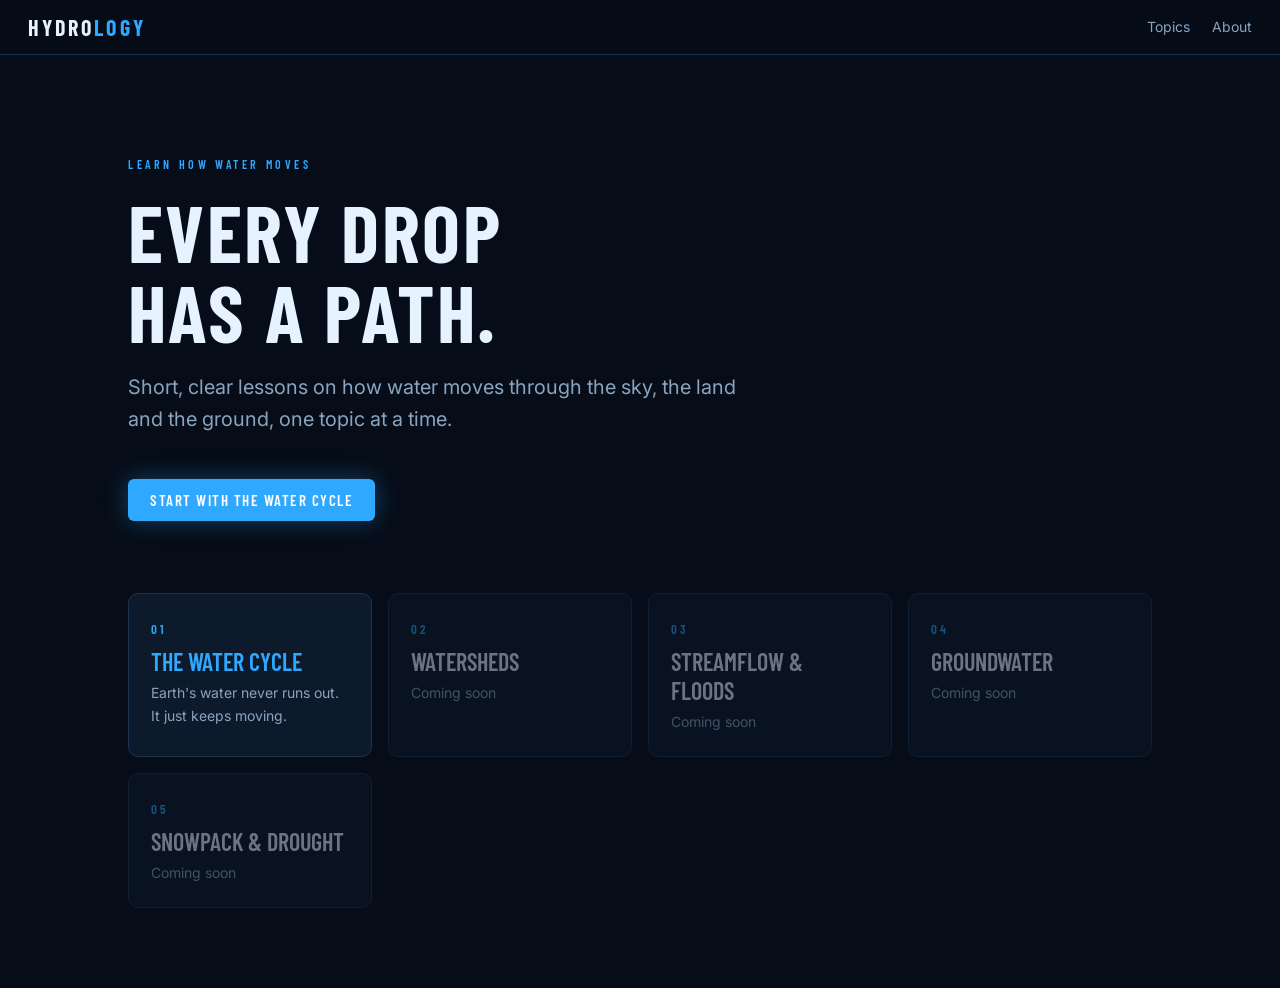
==== index.html @ 20fab74a "Hydrology site: home + water cycle (dark theme)" ====
<!doctype html><html lang="en"><head><meta charset="utf-8"><meta name="viewport" content="width=device-width,initial-scale=1"><title>Hydrology</title><link rel="stylesheet" href="tokens.css"><link rel="stylesheet" href="theme.css"><link rel="stylesheet" href="site.css"></head><body>
<div class="nav"><a class="logo" href="index.html">Hydro<b>logy</b></a><nav><a href="#topics">Topics</a><a href="#">About</a></nav></div>
<div class="wrap"><section class="hero"><span class="eyebrow">Learn how water moves</span><h1>Every drop<br>has a path.</h1><p class="lead">Short, clear lessons on how water moves through the sky, the land and the ground, one topic at a time.</p><a class="btn" href="water-cycle.html">Start with the water cycle</a></section>
<section id="topics" class="grid">
<a class="card" href="water-cycle.html"><span class="n">01</span><h3>The Water Cycle</h3><p>Earth's water never runs out. It just keeps moving.</p></a>
<div class="card locked"><span class="n">02</span><h3>Watersheds</h3><p>Coming soon</p></div>
<div class="card locked"><span class="n">03</span><h3>Streamflow &amp; Floods</h3><p>Coming soon</p></div>
<div class="card locked"><span class="n">04</span><h3>Groundwater</h3><p>Coming soon</p></div>
<div class="card locked"><span class="n">05</span><h3>Snowpack &amp; Drought</h3><p>Coming soon</p></div>
</section></div></body></html>
---- tokens.css ----
/* Fixed across every app. */
:root { --space-1:4px; --space-2:8px; --space-3:12px; --space-4:16px; --space-5:24px; --space-6:32px; --fs-micro:10px; --fs-small:11px; --fs-body:12px; --radius-1:4px; --radius-2:6px; --sidebar-w:224px; --header-h:76px; --content-max:1500px; }
---- theme.css ----
:root{color-scheme:dark;--bg:#060d18;--panel:#0d1a2b;--line:#1c3350;--accent:#2fa8ff;--accent-2:#22d3ee;--text:#e6f2ff;--muted:#8aa4c0;--font-display:'Barlow Condensed',sans-serif;--font-body:Inter,system-ui,sans-serif}
body{background:radial-gradient(1200px 600px at 70% -10%,#0b2a4a 0%,var(--bg) 60%)}
svg.cycle{background:linear-gradient(#0a1f36,#060d18)!important}
.next{background:linear-gradient(90deg,#0a3d6b,#0e5a8f)!important}
.btn{box-shadow:0 0 24px #2fa8ff55}
---- site.css ----
@import url('https://fonts.googleapis.com/css2?family=Barlow+Condensed:wght@500;600;700&family=Inter:wght@400;500;600&display=swap');
*{box-sizing:border-box}body{margin:0;font-family:var(--font-body);background:var(--bg);color:var(--text);line-height:1.6}
a{color:var(--accent);text-decoration:none}
.nav{position:sticky;top:0;display:flex;align-items:center;justify-content:space-between;padding:14px 28px;background:rgba(6,13,24,.85);backdrop-filter:blur(12px);border-bottom:1px solid var(--line);z-index:5}
.logo{font:700 22px var(--font-display);letter-spacing:.14em;text-transform:uppercase;color:var(--text)}.logo b{color:var(--accent)}
.nav nav a{margin-left:22px;font-size:14px;color:var(--muted)}
.wrap{max-width:1080px;margin:auto;padding:0 28px}
.hero{padding:96px 0 72px;text-align:left}
.eyebrow{font:600 12px var(--font-display);letter-spacing:.3em;color:var(--accent);text-transform:uppercase}
h1{font:700 clamp(44px,7vw,80px)/1 var(--font-display);text-transform:uppercase;letter-spacing:.03em;margin:14px 0}
.lead{font-size:20px;color:var(--muted);max-width:620px}
.btn{display:inline-block;margin-top:24px;padding:12px 22px;border-radius:var(--radius-2);background:var(--accent);color:#fff;font:600 15px var(--font-display);letter-spacing:.1em;text-transform:uppercase}
.grid{display:grid;grid-template-columns:repeat(auto-fit,minmax(220px,1fr));gap:16px;padding-bottom:80px}
.card{background:var(--panel);border:1px solid var(--line);border-radius:10px;padding:22px;transition:.2s}
.card:hover{transform:translateY(-3px);box-shadow:0 12px 30px rgba(10,132,198,.12)}
.card .n{font:600 13px var(--font-display);color:var(--accent);letter-spacing:.2em}
.card h3{font:600 24px var(--font-display);text-transform:uppercase;margin:6px 0}.card p{margin:0;color:var(--muted);font-size:14px}
.card.locked{opacity:.45;pointer-events:none}
article{max-width:720px;margin:auto;padding:64px 28px 96px}
article h2{font:600 28px var(--font-display);text-transform:uppercase;letter-spacing:.05em;margin-top:48px}
.steps{list-style:none;padding:0;counter-reset:s}.steps li{counter-increment:s;background:var(--panel);border:1px solid var(--line);border-radius:10px;padding:16px 18px 16px 64px;margin:10px 0;position:relative}
.steps li:before{content:counter(s);position:absolute;left:18px;top:14px;width:30px;height:30px;border-radius:50%;background:var(--accent);color:#fff;display:grid;place-items:center;font:600 16px var(--font-display)}
.stat{display:grid;grid-template-columns:repeat(3,1fr);gap:12px}.stat div{background:var(--panel);border:1px solid var(--line);border-radius:10px;padding:16px}.stat b{display:block;font:700 34px var(--font-display);color:var(--accent)}
svg.cycle{width:100%;height:auto;margin:24px 0;background:linear-gradient(#e8f4fb,#fff);border-radius:12px;border:1px solid var(--line)}
.flow{stroke-dasharray:6 8;animation:f 1.6s linear infinite}@keyframes f{to{stroke-dashoffset:-28}}
.next{display:block;margin-top:48px;padding:20px;border-radius:10px;background:var(--text);color:#fff}
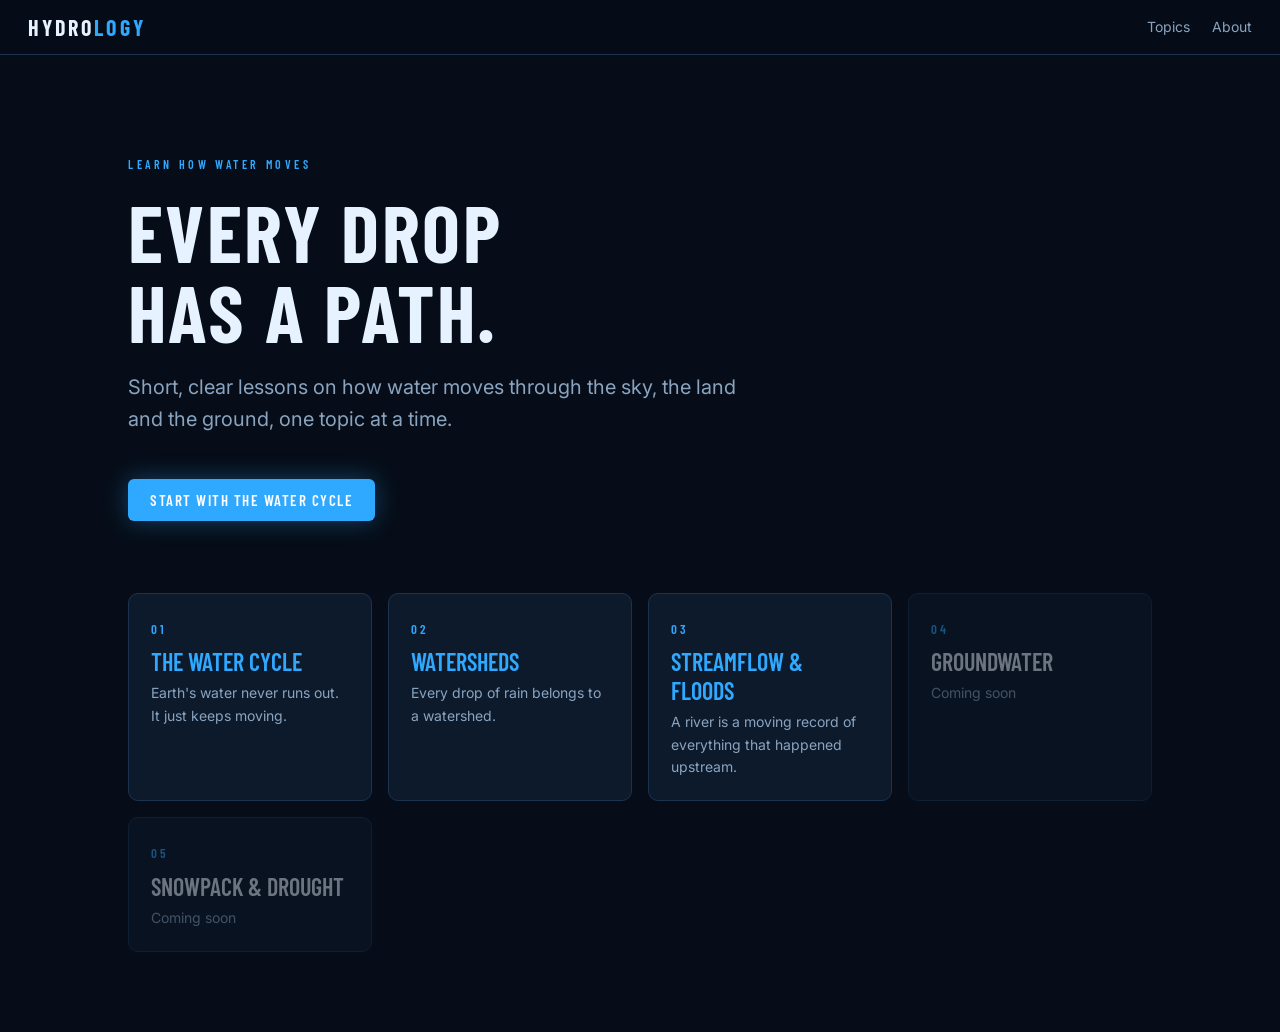
==== commit 43a00311: "Add Watersheds and Streamflow & Floods lessons; link them from home and lesson nav" ====
--- a/index.html
+++ b/index.html
@@ -3,8 +3,8 @@
 <div class="wrap"><section class="hero"><span class="eyebrow">Learn how water moves</span><h1>Every drop<br>has a path.</h1><p class="lead">Short, clear lessons on how water moves through the sky, the land and the ground, one topic at a time.</p><a class="btn" href="water-cycle.html">Start with the water cycle</a></section>
 <section id="topics" class="grid">
 <a class="card" href="water-cycle.html"><span class="n">01</span><h3>The Water Cycle</h3><p>Earth's water never runs out. It just keeps moving.</p></a>
-<div class="card locked"><span class="n">02</span><h3>Watersheds</h3><p>Coming soon</p></div>
-<div class="card locked"><span class="n">03</span><h3>Streamflow &amp; Floods</h3><p>Coming soon</p></div>
+<a class="card" href="watersheds.html"><span class="n">02</span><h3>Watersheds</h3><p>Every drop of rain belongs to a watershed.</p></a>
+<a class="card" href="streamflow.html"><span class="n">03</span><h3>Streamflow &amp; Floods</h3><p>A river is a moving record of everything that happened upstream.</p></a>
 <div class="card locked"><span class="n">04</span><h3>Groundwater</h3><p>Coming soon</p></div>
 <div class="card locked"><span class="n">05</span><h3>Snowpack &amp; Drought</h3><p>Coming soon</p></div>
 </section></div></body></html>
